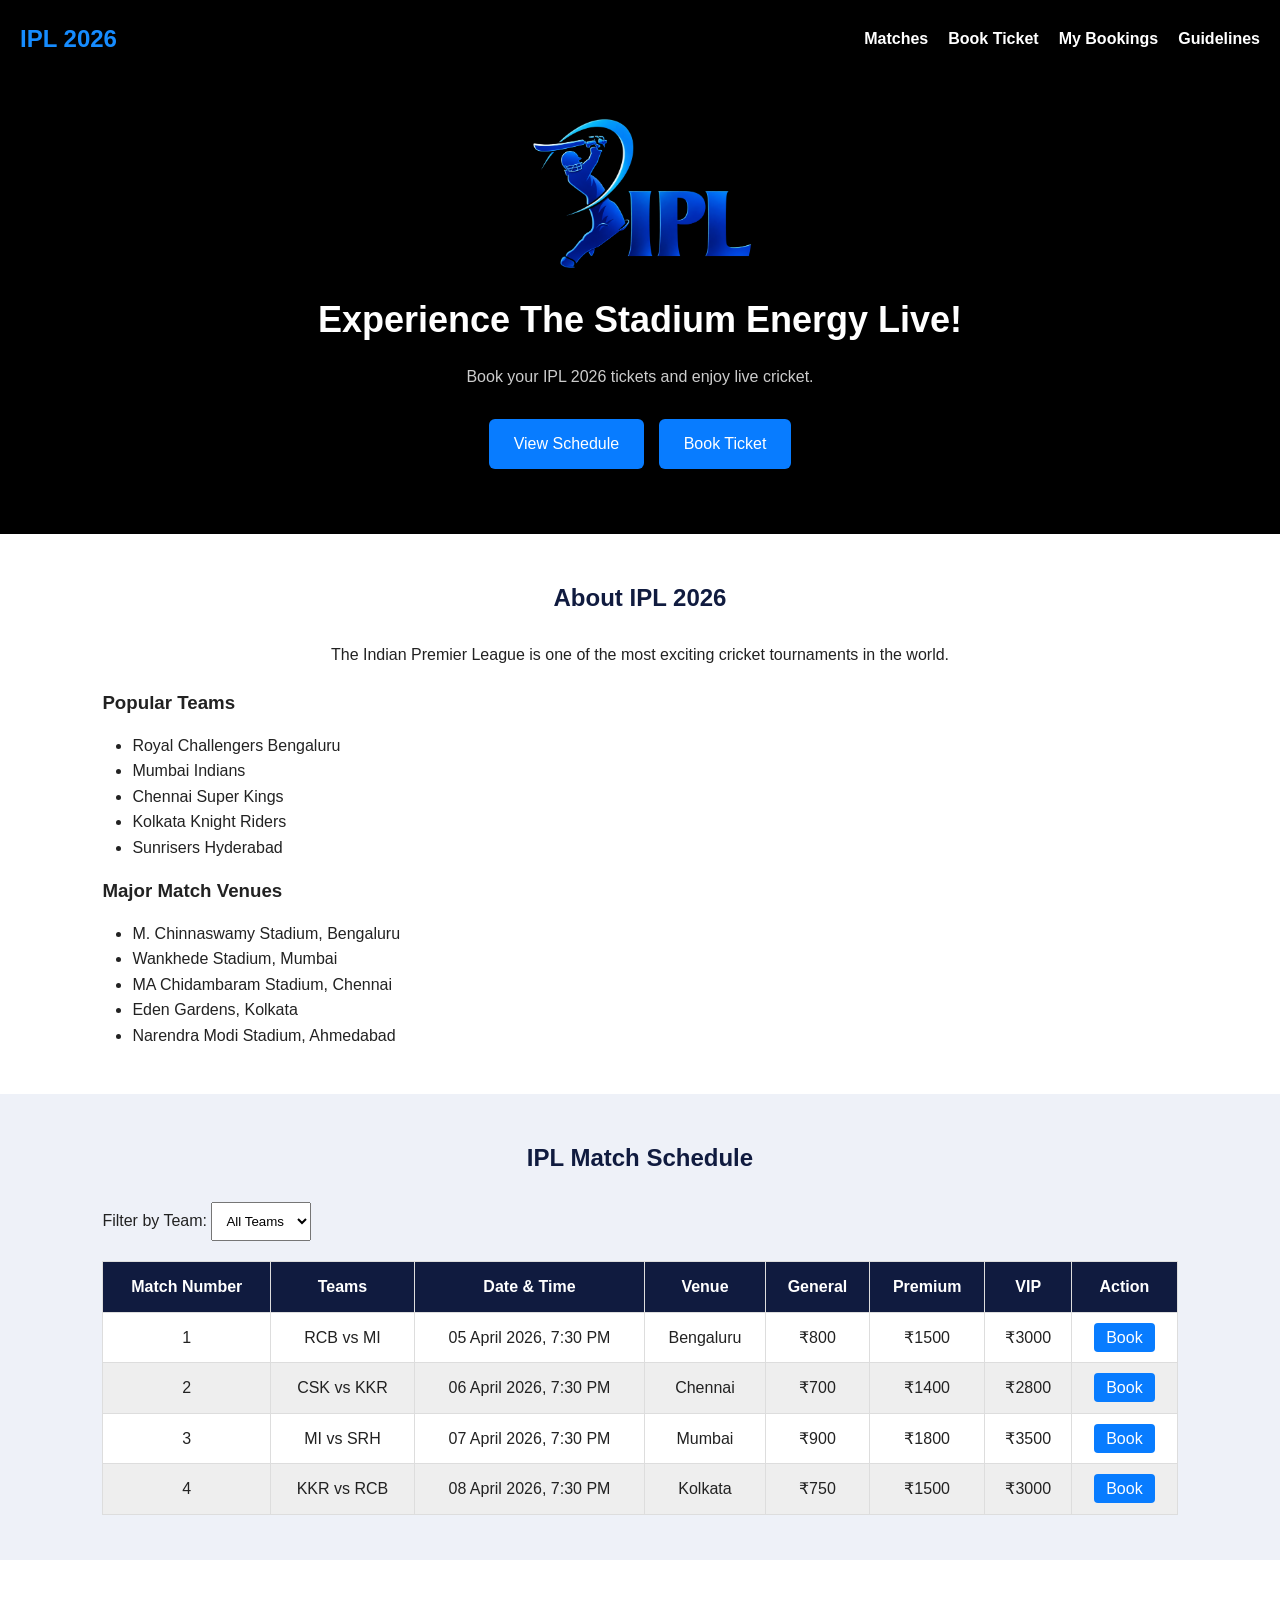
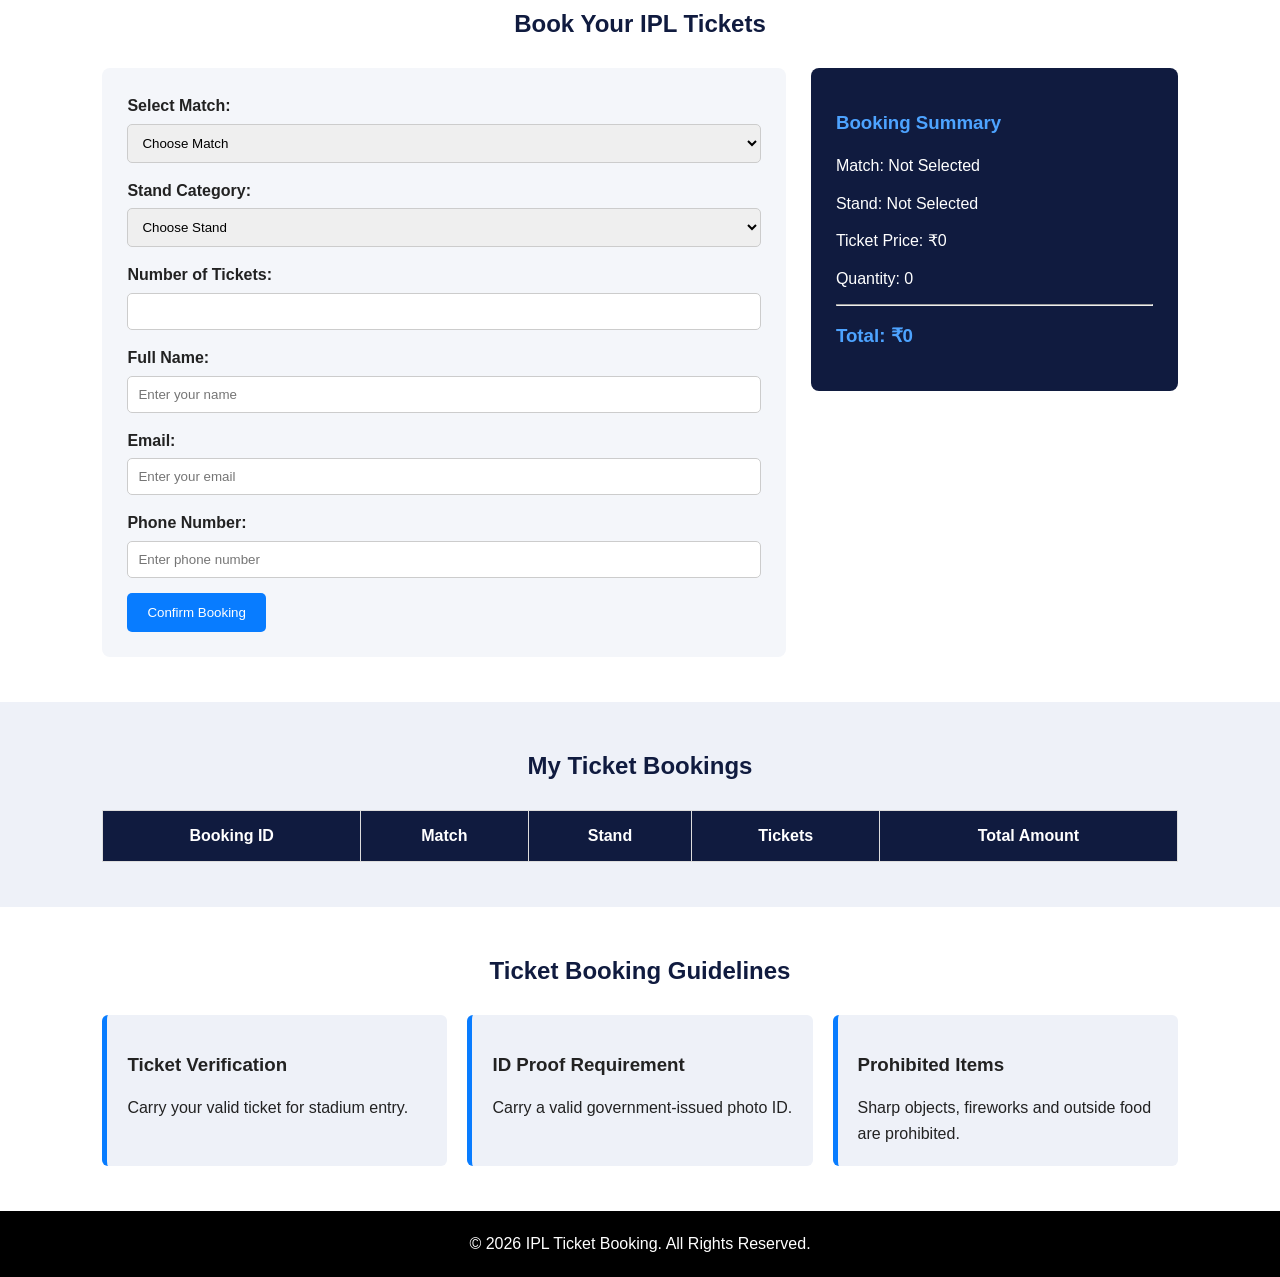
==== Activity-1-IPL-Ticket-Booking/index.html @ 8ed209a4 "Add Activity 1 - IPL Ticket Booking Website" ====
<!DOCTYPE html>
<html lang="en">

<head>
    <meta charset="UTF-8">
    <meta name="viewport" content="width=device-width, initial-scale=1.0">

    <title>IPL Ticket Booking</title>

    <link rel="stylesheet" href="style.css">
</head>

<body>

    <!-- Navigation Bar -->
    <header>
        <nav>
            <h2>IPL 2026</h2>

            <ul>
                <li><a href="#matches">Matches</a></li>
                <li><a href="#booking">Book Ticket</a></li>
                <li><a href="#mybookings">My Bookings</a></li>
                <li><a href="#guidelines">Guidelines</a></li>
            </ul>
        </nav>
    </header>

    <main>

        <!-- Hero Section -->
        <section id="home">

            <img src="Photo.png" alt="IPL Cricket Logo" class="hero-logo">

            <h1>Experience The Stadium Energy Live!</h1>

            <p>Book your IPL 2026 tickets and enjoy live cricket.</p>

            <a href="#matches" class="btn">View Schedule</a>
            <a href="#booking" class="btn">Book Ticket</a>

        </section>


        <!-- About IPL Section -->
        <section id="about">

            <h2>About IPL 2026</h2>

            <p>
                The Indian Premier League is one of the most exciting
                cricket tournaments in the world.
            </p>

            <h3>Popular Teams</h3>

            <ul>
                <li>Royal Challengers Bengaluru</li>
                <li>Mumbai Indians</li>
                <li>Chennai Super Kings</li>
                <li>Kolkata Knight Riders</li>
                <li>Sunrisers Hyderabad</li>
            </ul>

            <h3>Major Match Venues</h3>

            <ul>
                <li>M. Chinnaswamy Stadium, Bengaluru</li>
                <li>Wankhede Stadium, Mumbai</li>
                <li>MA Chidambaram Stadium, Chennai</li>
                <li>Eden Gardens, Kolkata</li>
                <li>Narendra Modi Stadium, Ahmedabad</li>
            </ul>

        </section>


        <!-- Match Schedule -->
        <section id="matches">

            <h2>IPL Match Schedule</h2>

            <!-- Team Filter -->
            <label for="teamFilter">Filter by Team:</label>

            <select id="teamFilter">
                <option value="All">All Teams</option>
                <option value="RCB">RCB</option>
                <option value="MI">MI</option>
                <option value="CSK">CSK</option>
                <option value="KKR">KKR</option>
                <option value="SRH">SRH</option>
            </select>

            <!-- Match Table -->
            <div class="table-container">

                <table>
                    <thead>
                        <tr>
                            <th>Match Number</th>
                            <th>Teams</th>
                            <th>Date & Time</th>
                            <th>Venue</th>
                            <th>General</th>
                            <th>Premium</th>
                            <th>VIP</th>
                            <th>Action</th>
                        </tr>
                    </thead>

                    <tbody id="matchTable">

                        <tr>
                            <td>1</td>
                            <td>RCB vs MI</td>
                            <td>05 April 2026, 7:30 PM</td>
                            <td>Bengaluru</td>
                            <td>₹800</td>
                            <td>₹1500</td>
                            <td>₹3000</td>
                            <td><a href="#booking">Book</a></td>
                        </tr>

                        <tr>
                            <td>2</td>
                            <td>CSK vs KKR</td>
                            <td>06 April 2026, 7:30 PM</td>
                            <td>Chennai</td>
                            <td>₹700</td>
                            <td>₹1400</td>
                            <td>₹2800</td>
                            <td><a href="#booking">Book</a></td>
                        </tr>

                        <tr>
                            <td>3</td>
                            <td>MI vs SRH</td>
                            <td>07 April 2026, 7:30 PM</td>
                            <td>Mumbai</td>
                            <td>₹900</td>
                            <td>₹1800</td>
                            <td>₹3500</td>
                            <td><a href="#booking">Book</a></td>
                        </tr>

                        <tr>
                            <td>4</td>
                            <td>KKR vs RCB</td>
                            <td>08 April 2026, 7:30 PM</td>
                            <td>Kolkata</td>
                            <td>₹750</td>
                            <td>₹1500</td>
                            <td>₹3000</td>
                            <td><a href="#booking">Book</a></td>
                        </tr>

                    </tbody>
                </table>

            </div>
        </section>


        <!-- Ticket Booking Section -->
        <section id="booking">

            <h2>Book Your IPL Tickets</h2>

            <div class="booking-container">

                <form id="bookingForm">

                    <label for="match">Select Match:</label>

                    <select id="match" required>
                        <option value="">Choose Match</option>
                        <option value="RCB vs MI">RCB vs MI</option>
                        <option value="CSK vs KKR">CSK vs KKR</option>
                        <option value="MI vs SRH">MI vs SRH</option>
                        <option value="KKR vs RCB">KKR vs RCB</option>
                    </select>

                    <label for="stand">Stand Category:</label>

                    <select id="stand" required>
                        <option value="">Choose Stand</option>
                        <option value="General">General</option>
                        <option value="Premium">Premium</option>
                        <option value="VIP">VIP</option>
                    </select>

                    <label for="quantity">Number of Tickets:</label>

                    <input type="number" id="quantity"
                           min="1" max="10" required>

                    <label for="name">Full Name:</label>

                    <input type="text" id="name"
                           placeholder="Enter your name" required>

                    <label for="email">Email:</label>

                    <input type="email" id="email"
                           placeholder="Enter your email" required>

                    <label for="phone">Phone Number:</label>

                    <input type="tel" id="phone"
                           placeholder="Enter phone number"
                           pattern="[0-9]{10}" required>

                    <button type="submit">Confirm Booking</button>

                </form>


                <!-- Booking Summary Card -->
                <aside class="summary-card">

                    <h3>Booking Summary</h3>

                    <p>Match: <span id="summaryMatch">Not Selected</span></p>

                    <p>Stand: <span id="summaryStand">Not Selected</span></p>

                    <p>Ticket Price: ₹<span id="summaryPrice">0</span></p>

                    <p>Quantity: <span id="summaryQuantity">0</span></p>

                    <hr>

                    <h3>Total: ₹<span id="summaryTotal">0</span></h3>

                </aside>

            </div>

        </section>


        <!-- My Bookings Section -->
        <section id="mybookings">

            <h2>My Ticket Bookings</h2>

            <div class="table-container">

                <table>
                    <thead>
                        <tr>
                            <th>Booking ID</th>
                            <th>Match</th>
                            <th>Stand</th>
                            <th>Tickets</th>
                            <th>Total Amount</th>
                        </tr>
                    </thead>

                    <tbody>
                        <!-- Future booking records -->
                    </tbody>

                </table>

            </div>

        </section>


        <!-- Guidelines Section -->
        <section id="guidelines">

            <h2>Ticket Booking Guidelines</h2>

            <div class="guidelines-container">

                <article class="guideline-card">
                    <h3>Ticket Verification</h3>
                    <p>Carry your valid ticket for stadium entry.</p>
                </article>

                <article class="guideline-card">
                    <h3>ID Proof Requirement</h3>
                    <p>Carry a valid government-issued photo ID.</p>
                </article>

                <article class="guideline-card">
                    <h3>Prohibited Items</h3>
                    <p>Sharp objects, fireworks and outside food are prohibited.</p>
                </article>

            </div>

        </section>

    </main>


    <!-- Footer -->
    <footer>
        <p>&copy; 2026 IPL Ticket Booking. All Rights Reserved.</p>
    </footer>

    <script src="script.js"></script>

</body>
</html>
---- Activity-1-IPL-Ticket-Booking/style.css ----
/* Basic Styling */
* {
    margin: 0;
    padding: 0;
    box-sizing: border-box;
}

html {
    scroll-behavior: smooth;
}

body {
    font-family: Arial, sans-serif;
    background-color: #f4f4f4;
    color: #222;
    line-height: 1.6;
}

/* Navigation */
header {
    background-color: black;
    color: white;
    padding: 20px;
}

nav {
    display: flex;
    justify-content: space-between;
    align-items: center;
    flex-wrap: wrap;
}

nav h2 {
    color: #168cff;
}

nav ul {
    display: flex;
    list-style: none;
    gap: 20px;
}

nav a {
    color: white;
    text-decoration: none;
    font-weight: bold;
}

nav a:hover {
    color: #168cff;
}

/* Hero Section */
#home {
    background-color: black;
    color: white;
    text-align: center;
    padding: 40px 20px 60px;
}

.hero-logo {
    width: 280px;
    max-width: 90%;
    height: auto;
    display: block;
    margin: 0 auto 15px;
}

#home h1 {
    font-size: 36px;
    margin-bottom: 15px;
}

#home p {
    margin-bottom: 25px;
    color: #ccc;
}

.btn {
    display: inline-block;
    background-color: #087cff;
    color: white;
    text-decoration: none;
    padding: 12px 25px;
    margin: 5px;
    border-radius: 6px;
}

.btn:hover {
    background-color: #0053ad;
}

/* Common Sections */
section {
    padding: 45px 8%;
}

section h2 {
    text-align: center;
    color: #101b3f;
    margin-bottom: 25px;
}

section h3 {
    margin: 15px 0;
}

/* About Section */
#about {
    background-color: white;
}

#about p {
    text-align: center;
    margin-bottom: 20px;
}

#about ul {
    margin-left: 30px;
}

/* Match Schedule */
#matches {
    background-color: #eef1f8;
}

#teamFilter {
    padding: 10px;
    margin-bottom: 20px;
}

.table-container {
    width: 100%;
    overflow-x: auto;
}

table {
    width: 100%;
    min-width: 700px;
    border-collapse: collapse;
    background-color: white;
}

th, td {
    border: 1px solid #ddd;
    padding: 12px;
    text-align: center;
}

th {
    background-color: #101b3f;
    color: white;
}

tr:nth-child(even) {
    background-color: #eee;
}

td a {
    background-color: #087cff;
    color: white;
    padding: 6px 12px;
    text-decoration: none;
    border-radius: 4px;
}

/* Booking Section */
#booking {
    background-color: white;
}

.booking-container {
    display: flex;
    gap: 25px;
    flex-wrap: wrap;
    align-items: flex-start;
}

form {
    flex: 2;
    min-width: 250px;
    background-color: #f4f6fa;
    padding: 25px;
    border-radius: 8px;
}

form label {
    display: block;
    margin-bottom: 5px;
    font-weight: bold;
}

form input,
form select {
    width: 100%;
    padding: 10px;
    margin-bottom: 15px;
    border: 1px solid #ccc;
    border-radius: 5px;
}

form button {
    background-color: #087cff;
    color: white;
    padding: 12px 20px;
    border: none;
    border-radius: 5px;
    cursor: pointer;
}

/* Summary Card */
.summary-card {
    flex: 1;
    min-width: 220px;
    background-color: #101b3f;
    color: white;
    padding: 25px;
    border-radius: 8px;
}

.summary-card h3 {
    color: #4da3ff;
    margin-bottom: 15px;
}

.summary-card p {
    margin-bottom: 12px;
}

/* My Bookings */
#mybookings {
    background-color: #eef1f8;
}

/* Guidelines */
#guidelines {
    background-color: white;
}

.guidelines-container {
    display: flex;
    gap: 20px;
    flex-wrap: wrap;
}

.guideline-card {
    flex: 1;
    min-width: 200px;
    padding: 20px;
    background-color: #eef1f8;
    border-left: 5px solid #087cff;
    border-radius: 6px;
}

/* Footer */
footer {
    background-color: black;
    color: white;
    text-align: center;
    padding: 20px;
}

/* Responsive Design */
@media (max-width: 768px) {

    nav {
        flex-direction: column;
        gap: 15px;
    }

    nav ul {
        flex-wrap: wrap;
        justify-content: center;
        gap: 12px;
    }

    #home h1 {
        font-size: 26px;
    }

    .booking-container {
        flex-direction: column;
    }

    form,
    .summary-card {
        width: 100%;
    }

    .guidelines-container {
        flex-direction: column;
    }

    section {
        padding: 30px 5%;
    }
}
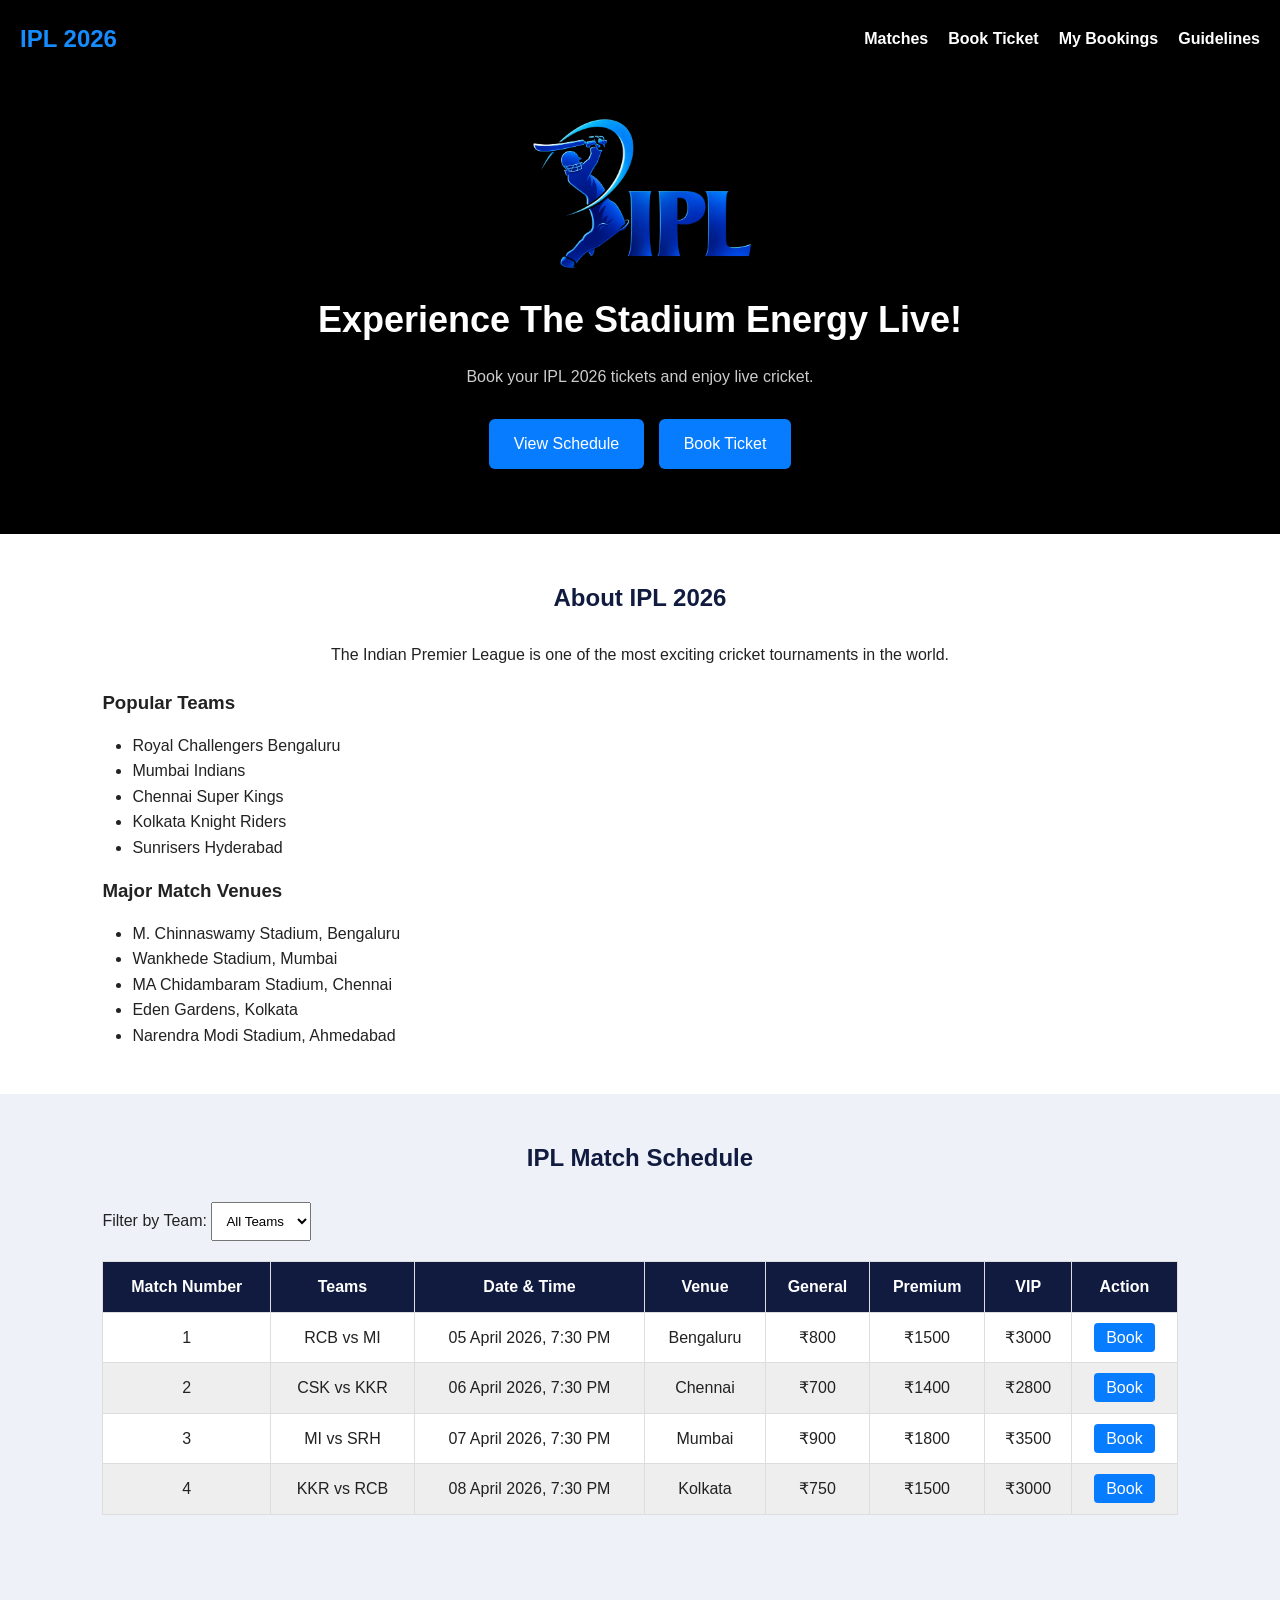
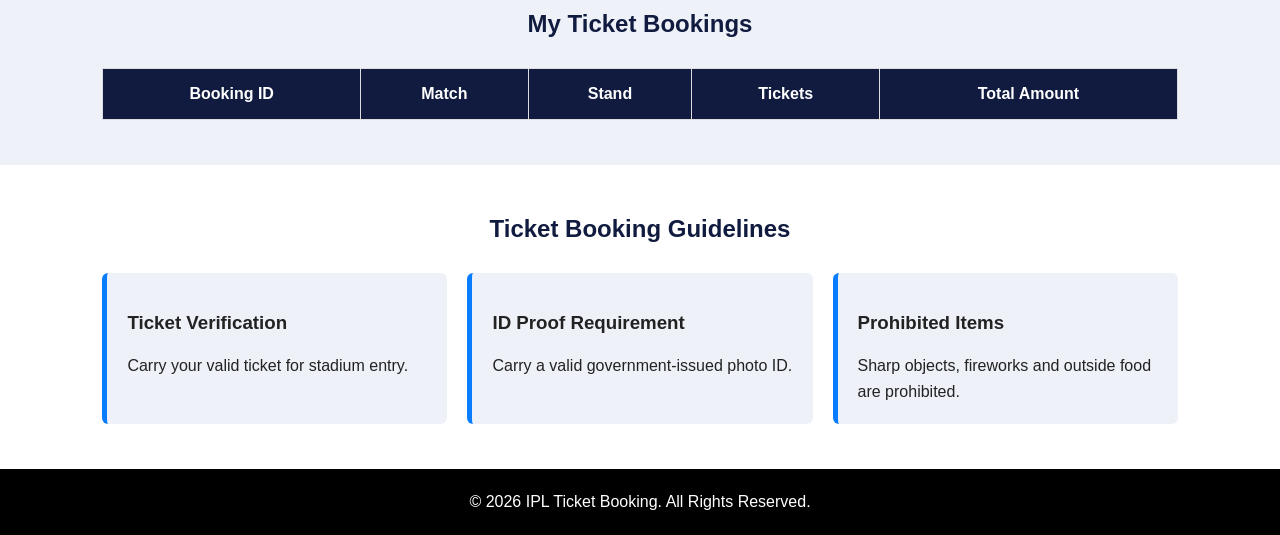
==== commit d6e3d7b6: "Complete IPL booking navigation and live summary" ====
--- a/Activity-1-IPL-Ticket-Booking/index.html
+++ b/Activity-1-IPL-Ticket-Booking/index.html
@@ -5,9 +5,7 @@
 <head>
     <meta charset="UTF-8">
     <meta name="viewport" content="width=device-width, initial-scale=1.0">
-
     <title>IPL Ticket Booking</title>
-
     <link rel="stylesheet" href="style.css">
 </head>
 
@@ -20,7 +18,7 @@
 
             <ul>
                 <li><a href="#matches">Matches</a></li>
-                <li><a href="#booking">Book Ticket</a></li>
+                <li><a href="booking.html" class="booking-link">Book Ticket</a></li>
                 <li><a href="#mybookings">My Bookings</a></li>
                 <li><a href="#guidelines">Guidelines</a></li>
             </ul>
@@ -39,10 +37,12 @@
             <p>Book your IPL 2026 tickets and enjoy live cricket.</p>
 
             <a href="#matches" class="btn">View Schedule</a>
-            <a href="#booking" class="btn">Book Ticket</a>
-
-        </section>
-
+
+            <a href="booking.html" class="btn booking-link">
+                Book Ticket
+            </a>
+
+        </section>
 
         <!-- About IPL Section -->
         <section id="about">
@@ -76,13 +76,11 @@
 
         </section>
 
-
         <!-- Match Schedule -->
         <section id="matches">
 
             <h2>IPL Match Schedule</h2>
 
-            <!-- Team Filter -->
             <label for="teamFilter">Filter by Team:</label>
 
             <select id="teamFilter">
@@ -94,7 +92,6 @@
                 <option value="SRH">SRH</option>
             </select>
 
-            <!-- Match Table -->
             <div class="table-container">
 
                 <table>
@@ -121,7 +118,7 @@
                             <td>₹800</td>
                             <td>₹1500</td>
                             <td>₹3000</td>
-                            <td><a href="#booking">Book</a></td>
+                            <td><a href="booking.html" class="booking-link">Book</a></td>
                         </tr>
 
                         <tr>
@@ -132,7 +129,7 @@
                             <td>₹700</td>
                             <td>₹1400</td>
                             <td>₹2800</td>
-                            <td><a href="#booking">Book</a></td>
+                            <td><a href="booking.html" class="booking-link">Book</a></td>
                         </tr>
 
                         <tr>
@@ -143,7 +140,7 @@
                             <td>₹900</td>
                             <td>₹1800</td>
                             <td>₹3500</td>
-                            <td><a href="#booking">Book</a></td>
+                            <td><a href="booking.html" class="booking-link">Book</a></td>
                         </tr>
 
                         <tr>
@@ -154,93 +151,15 @@
                             <td>₹750</td>
                             <td>₹1500</td>
                             <td>₹3000</td>
-                            <td><a href="#booking">Book</a></td>
+                            <td><a href="booking.html" class="booking-link">Book</a></td>
                         </tr>
 
                     </tbody>
                 </table>
 
             </div>
-        </section>
-
-
-        <!-- Ticket Booking Section -->
-        <section id="booking">
-
-            <h2>Book Your IPL Tickets</h2>
-
-            <div class="booking-container">
-
-                <form id="bookingForm">
-
-                    <label for="match">Select Match:</label>
-
-                    <select id="match" required>
-                        <option value="">Choose Match</option>
-                        <option value="RCB vs MI">RCB vs MI</option>
-                        <option value="CSK vs KKR">CSK vs KKR</option>
-                        <option value="MI vs SRH">MI vs SRH</option>
-                        <option value="KKR vs RCB">KKR vs RCB</option>
-                    </select>
-
-                    <label for="stand">Stand Category:</label>
-
-                    <select id="stand" required>
-                        <option value="">Choose Stand</option>
-                        <option value="General">General</option>
-                        <option value="Premium">Premium</option>
-                        <option value="VIP">VIP</option>
-                    </select>
-
-                    <label for="quantity">Number of Tickets:</label>
-
-                    <input type="number" id="quantity"
-                           min="1" max="10" required>
-
-                    <label for="name">Full Name:</label>
-
-                    <input type="text" id="name"
-                           placeholder="Enter your name" required>
-
-                    <label for="email">Email:</label>
-
-                    <input type="email" id="email"
-                           placeholder="Enter your email" required>
-
-                    <label for="phone">Phone Number:</label>
-
-                    <input type="tel" id="phone"
-                           placeholder="Enter phone number"
-                           pattern="[0-9]{10}" required>
-
-                    <button type="submit">Confirm Booking</button>
-
-                </form>
-
-
-                <!-- Booking Summary Card -->
-                <aside class="summary-card">
-
-                    <h3>Booking Summary</h3>
-
-                    <p>Match: <span id="summaryMatch">Not Selected</span></p>
-
-                    <p>Stand: <span id="summaryStand">Not Selected</span></p>
-
-                    <p>Ticket Price: ₹<span id="summaryPrice">0</span></p>
-
-                    <p>Quantity: <span id="summaryQuantity">0</span></p>
-
-                    <hr>
-
-                    <h3>Total: ₹<span id="summaryTotal">0</span></h3>
-
-                </aside>
-
-            </div>
-
-        </section>
-
+
+        </section>
 
         <!-- My Bookings Section -->
         <section id="mybookings">
@@ -263,13 +182,11 @@
                     <tbody>
                         <!-- Future booking records -->
                     </tbody>
-
                 </table>
 
             </div>
 
         </section>
-
 
         <!-- Guidelines Section -->
         <section id="guidelines">
@@ -299,13 +216,13 @@
 
     </main>
 
-
     <!-- Footer -->
     <footer>
         <p>&copy; 2026 IPL Ticket Booking. All Rights Reserved.</p>
     </footer>
 
     <script src="script.js"></script>
+    <script src="app.js"></script>
 
 </body>
 </html>
--- a/Activity-1-IPL-Ticket-Booking/style.css
+++ b/Activity-1-IPL-Ticket-Booking/style.css
@@ -1,5 +1,8 @@
 
-/* Basic Styling */
+/* ========================================
+   BASIC STYLING
+======================================== */
+
 * {
     margin: 0;
     padding: 0;
@@ -17,7 +20,11 @@
     line-height: 1.6;
 }
 
-/* Navigation */
+
+/* ========================================
+   NAVIGATION
+======================================== */
+
 header {
     background-color: black;
     color: white;
@@ -51,7 +58,11 @@
     color: #168cff;
 }
 
-/* Hero Section */
+
+/* ========================================
+   HERO SECTION
+======================================== */
+
 #home {
     background-color: black;
     color: white;
@@ -91,7 +102,11 @@
     background-color: #0053ad;
 }
 
-/* Common Sections */
+
+/* ========================================
+   COMMON SECTIONS
+======================================== */
+
 section {
     padding: 45px 8%;
 }
@@ -106,7 +121,11 @@
     margin: 15px 0;
 }
 
-/* About Section */
+
+/* ========================================
+   ABOUT SECTION
+======================================== */
+
 #about {
     background-color: white;
 }
@@ -120,7 +139,11 @@
     margin-left: 30px;
 }
 
-/* Match Schedule */
+
+/* ========================================
+   MATCH SCHEDULE
+======================================== */
+
 #matches {
     background-color: #eef1f8;
 }
@@ -142,7 +165,8 @@
     background-color: white;
 }
 
-th, td {
+th,
+td {
     border: 1px solid #ddd;
     padding: 12px;
     text-align: center;
@@ -165,9 +189,20 @@
     border-radius: 4px;
 }
 
-/* Booking Section */
-#booking {
+
+/* ========================================
+   BOOKING PAGE
+======================================== */
+
+#bookingPage {
     background-color: white;
+    min-height: 75vh;
+}
+
+#bookingPage h1 {
+    text-align: center;
+    color: #101b3f;
+    margin-bottom: 30px;
 }
 
 .booking-container {
@@ -175,11 +210,18 @@
     gap: 25px;
     flex-wrap: wrap;
     align-items: flex-start;
-}
+    max-width: 1100px;
+    margin: auto;
+}
+
+
+/* ========================================
+   BOOKING FORM
+======================================== */
 
 form {
     flex: 2;
-    min-width: 250px;
+    min-width: 280px;
     background-color: #f4f6fa;
     padding: 25px;
     border-radius: 8px;
@@ -191,13 +233,20 @@
     font-weight: bold;
 }
 
-form input,
+form input:not([type="radio"]),
 form select {
     width: 100%;
     padding: 10px;
     margin-bottom: 15px;
     border: 1px solid #ccc;
     border-radius: 5px;
+    font-size: 15px;
+}
+
+form input:focus,
+form select:focus {
+    outline: none;
+    border-color: #087cff;
 }
 
 form button {
@@ -207,33 +256,98 @@
     border: none;
     border-radius: 5px;
     cursor: pointer;
-}
-
-/* Summary Card */
+    margin: 5px 5px 5px 0;
+}
+
+form button:hover {
+    background-color: #0053ad;
+}
+
+.reset-btn {
+    background-color: #555;
+}
+
+.reset-btn:hover {
+    background-color: #333;
+}
+
+
+/* ========================================
+   FOOD PREFERENCE
+======================================== */
+
+.food-heading {
+    font-weight: bold;
+    margin-bottom: 8px;
+}
+
+.radio-group {
+    display: flex;
+    gap: 20px;
+    flex-wrap: wrap;
+    margin-bottom: 20px;
+}
+
+.radio-group label {
+    display: flex;
+    align-items: center;
+    gap: 6px;
+    font-weight: normal;
+}
+
+.radio-group input[type="radio"] {
+    width: auto;
+    margin: 0;
+}
+
+
+/* ========================================
+   BOOKING SUMMARY CARD
+======================================== */
+
 .summary-card {
     flex: 1;
-    min-width: 220px;
+    min-width: 230px;
     background-color: #101b3f;
     color: white;
     padding: 25px;
     border-radius: 8px;
 }
 
+.summary-card h2 {
+    color: #4da3ff;
+    margin-bottom: 20px;
+}
+
 .summary-card h3 {
     color: #4da3ff;
+    margin-top: 15px;
+}
+
+.summary-card p {
     margin-bottom: 15px;
-}
-
-.summary-card p {
-    margin-bottom: 12px;
-}
-
-/* My Bookings */
+    overflow-wrap: anywhere;
+}
+
+.summary-card hr {
+    border: 1px solid #526080;
+    margin: 15px 0;
+}
+
+
+/* ========================================
+   MY BOOKINGS
+======================================== */
+
 #mybookings {
     background-color: #eef1f8;
 }
 
-/* Guidelines */
+
+/* ========================================
+   GUIDELINES
+======================================== */
+
 #guidelines {
     background-color: white;
 }
@@ -253,7 +367,11 @@
     border-radius: 6px;
 }
 
-/* Footer */
+
+/* ========================================
+   FOOTER
+======================================== */
+
 footer {
     background-color: black;
     color: white;
@@ -261,7 +379,43 @@
     padding: 20px;
 }
 
-/* Responsive Design */
+
+/* ========================================
+   TOAST NOTIFICATION
+======================================== */
+
+.toast {
+    position: fixed;
+    bottom: 20px;
+    right: 20px;
+    background-color: #1e3a8a;
+    color: white;
+    padding: 15px 25px;
+    border-radius: 5px;
+    z-index: 1000;
+    box-shadow: 0 4px 10px rgba(0, 0, 0, 0.2);
+    animation: toastAnimation 0.3s ease;
+}
+
+@keyframes toastAnimation {
+
+    from {
+        opacity: 0;
+        transform: translateY(15px);
+    }
+
+    to {
+        opacity: 1;
+        transform: translateY(0);
+    }
+
+}
+
+
+/* ========================================
+   RESPONSIVE DESIGN
+======================================== */
+
 @media (max-width: 768px) {
 
     nav {
@@ -295,4 +449,11 @@
     section {
         padding: 30px 5%;
     }
-}
+
+    .toast {
+        left: 15px;
+        right: 15px;
+        text-align: center;
+    }
+
+}
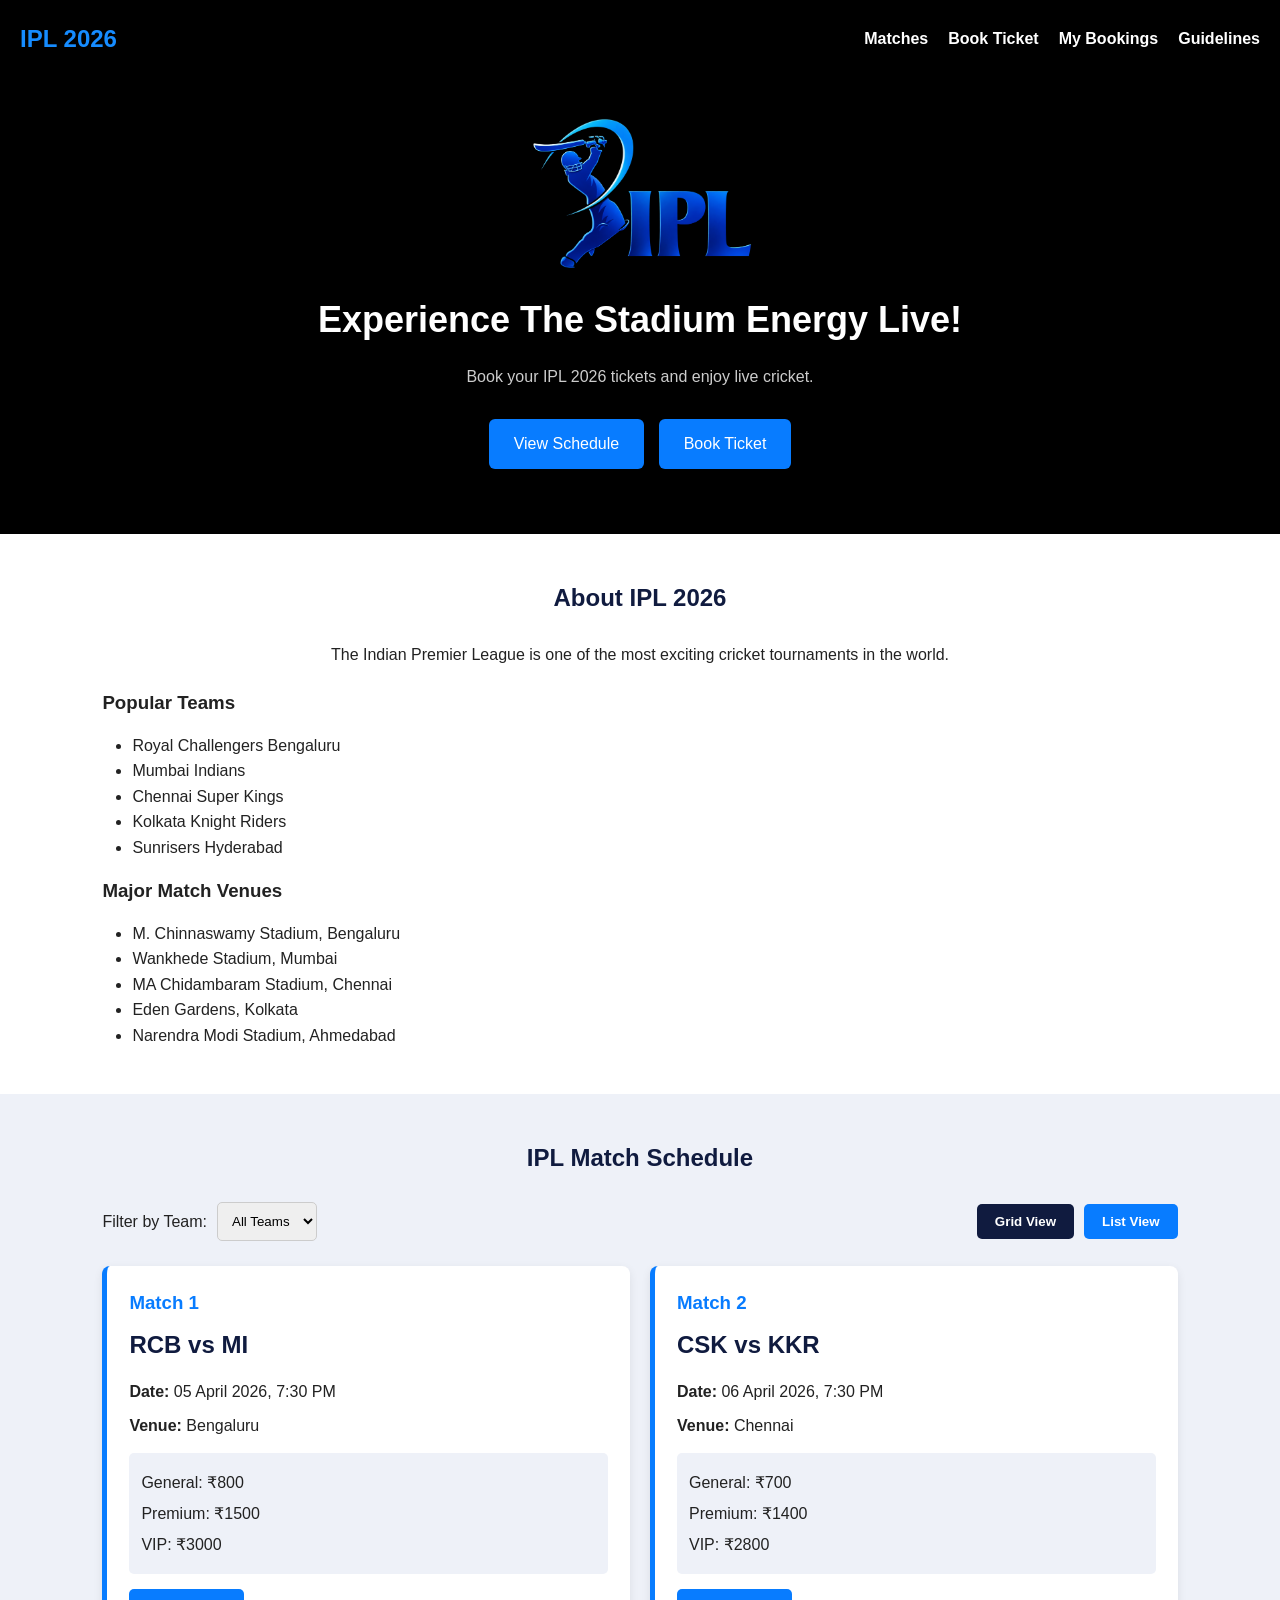
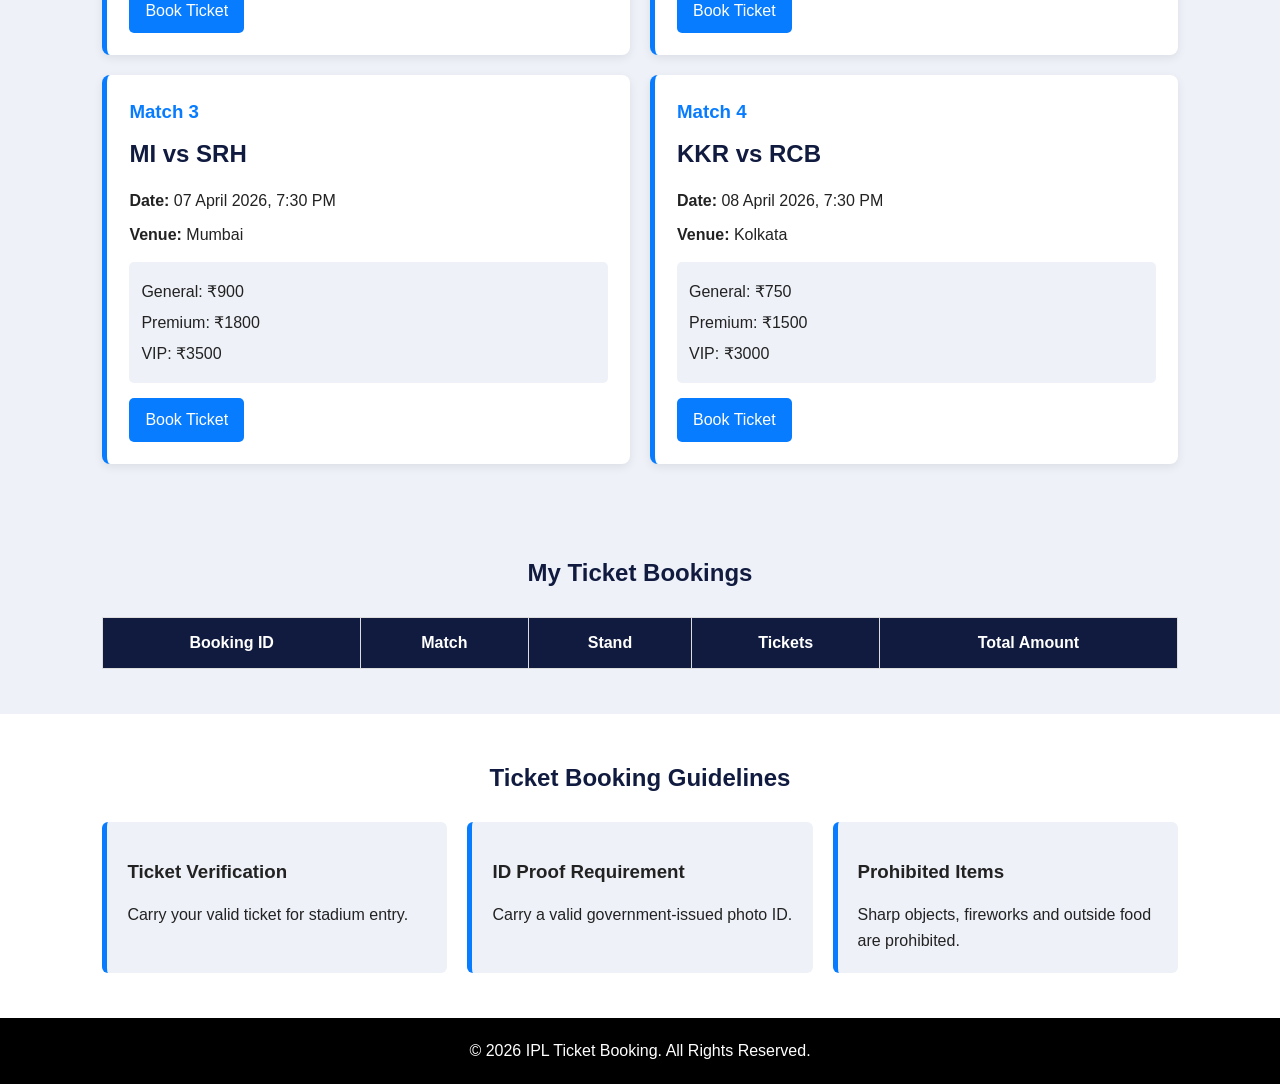
==== commit aae0e8fd: "Complete Activity 8 responsive layout" ====
--- a/Activity-1-IPL-Ticket-Booking/index.html
+++ b/Activity-1-IPL-Ticket-Booking/index.html
@@ -16,7 +16,12 @@
         <nav>
             <h2>IPL 2026</h2>
 
-            <ul>
+            <button class="menu-toggle" id="menuToggle"
+                aria-label="Toggle navigation" aria-expanded="false">
+                ☰
+            </button>
+
+            <ul id="navLinks">
                 <li><a href="#matches">Matches</a></li>
                 <li><a href="booking.html" class="booking-link">Book Ticket</a></li>
                 <li><a href="#mybookings">My Bookings</a></li>
@@ -81,83 +86,119 @@
 
             <h2>IPL Match Schedule</h2>
 
-            <label for="teamFilter">Filter by Team:</label>
-
-            <select id="teamFilter">
-                <option value="All">All Teams</option>
-                <option value="RCB">RCB</option>
-                <option value="MI">MI</option>
-                <option value="CSK">CSK</option>
-                <option value="KKR">KKR</option>
-                <option value="SRH">SRH</option>
-            </select>
-
-            <div class="table-container">
-
-                <table>
-                    <thead>
-                        <tr>
-                            <th>Match Number</th>
-                            <th>Teams</th>
-                            <th>Date & Time</th>
-                            <th>Venue</th>
-                            <th>General</th>
-                            <th>Premium</th>
-                            <th>VIP</th>
-                            <th>Action</th>
-                        </tr>
-                    </thead>
-
-                    <tbody id="matchTable">
-
-                        <tr>
-                            <td>1</td>
-                            <td>RCB vs MI</td>
-                            <td>05 April 2026, 7:30 PM</td>
-                            <td>Bengaluru</td>
-                            <td>₹800</td>
-                            <td>₹1500</td>
-                            <td>₹3000</td>
-                            <td><a href="booking.html" class="booking-link">Book</a></td>
-                        </tr>
-
-                        <tr>
-                            <td>2</td>
-                            <td>CSK vs KKR</td>
-                            <td>06 April 2026, 7:30 PM</td>
-                            <td>Chennai</td>
-                            <td>₹700</td>
-                            <td>₹1400</td>
-                            <td>₹2800</td>
-                            <td><a href="booking.html" class="booking-link">Book</a></td>
-                        </tr>
-
-                        <tr>
-                            <td>3</td>
-                            <td>MI vs SRH</td>
-                            <td>07 April 2026, 7:30 PM</td>
-                            <td>Mumbai</td>
-                            <td>₹900</td>
-                            <td>₹1800</td>
-                            <td>₹3500</td>
-                            <td><a href="booking.html" class="booking-link">Book</a></td>
-                        </tr>
-
-                        <tr>
-                            <td>4</td>
-                            <td>KKR vs RCB</td>
-                            <td>08 April 2026, 7:30 PM</td>
-                            <td>Kolkata</td>
-                            <td>₹750</td>
-                            <td>₹1500</td>
-                            <td>₹3000</td>
-                            <td><a href="booking.html" class="booking-link">Book</a></td>
-                        </tr>
-
-                    </tbody>
-                </table>
-
-            </div>
+            <div class="match-controls">
+
+                <div class="filter-control">
+                    <label for="teamFilter">Filter by Team:</label>
+
+                    <select id="teamFilter">
+                        <option value="All">All Teams</option>
+                        <option value="RCB">RCB</option>
+                        <option value="MI">MI</option>
+                        <option value="CSK">CSK</option>
+                        <option value="KKR">KKR</option>
+                        <option value="SRH">SRH</option>
+                    </select>
+                </div>
+
+                <div class="view-buttons">
+                    <button type="button" id="gridView" class="active-view">
+                        Grid View
+                    </button>
+
+                    <button type="button" id="listView">
+                        List View
+                    </button>
+                </div>
+
+            </div>
+
+            <!-- CSS Grid Match Cards -->
+            <div class="match-grid" id="matchGrid">
+
+                <article class="match-card" data-teams="RCB MI">
+
+                    <h3>Match 1</h3>
+                    <h2>RCB vs MI</h2>
+
+                    <p><strong>Date:</strong> 05 April 2026, 7:30 PM</p>
+                    <p><strong>Venue:</strong> Bengaluru</p>
+
+                    <div class="ticket-prices">
+                        <p>General: ₹800</p>
+                        <p>Premium: ₹1500</p>
+                        <p>VIP: ₹3000</p>
+                    </div>
+
+                    <a href="booking.html" class="booking-link card-book-btn">
+                        Book Ticket
+                    </a>
+
+                </article>
+
+                <article class="match-card" data-teams="CSK KKR">
+
+                    <h3>Match 2</h3>
+                    <h2>CSK vs KKR</h2>
+
+                    <p><strong>Date:</strong> 06 April 2026, 7:30 PM</p>
+                    <p><strong>Venue:</strong> Chennai</p>
+
+                    <div class="ticket-prices">
+                        <p>General: ₹700</p>
+                        <p>Premium: ₹1400</p>
+                        <p>VIP: ₹2800</p>
+                    </div>
+
+                    <a href="booking.html" class="booking-link card-book-btn">
+                        Book Ticket
+                    </a>
+
+                </article>
+
+                <article class="match-card" data-teams="MI SRH">
+
+                    <h3>Match 3</h3>
+                    <h2>MI vs SRH</h2>
+
+                    <p><strong>Date:</strong> 07 April 2026, 7:30 PM</p>
+                    <p><strong>Venue:</strong> Mumbai</p>
+
+                    <div class="ticket-prices">
+                        <p>General: ₹900</p>
+                        <p>Premium: ₹1800</p>
+                        <p>VIP: ₹3500</p>
+                    </div>
+
+                    <a href="booking.html" class="booking-link card-book-btn">
+                        Book Ticket
+                    </a>
+
+                </article>
+
+                <article class="match-card" data-teams="KKR RCB">
+
+                    <h3>Match 4</h3>
+                    <h2>KKR vs RCB</h2>
+
+                    <p><strong>Date:</strong> 08 April 2026, 7:30 PM</p>
+                    <p><strong>Venue:</strong> Kolkata</p>
+
+                    <div class="ticket-prices">
+                        <p>General: ₹750</p>
+                        <p>Premium: ₹1500</p>
+                        <p>VIP: ₹3000</p>
+                    </div>
+
+                    <a href="booking.html" class="booking-link card-book-btn">
+                        Book Ticket
+                    </a>
+
+                </article>
+
+            </div>
+
+            <p id="noMatches" hidden>No matches found for this team.</p>
 
         </section>
 
--- a/Activity-1-IPL-Ticket-Booking/style.css
+++ b/Activity-1-IPL-Ticket-Booking/style.css
@@ -22,7 +22,7 @@
 
 
 /* ========================================
-   NAVIGATION
+   NAVIGATION - FLEXBOX
 ======================================== */
 
 header {
@@ -46,6 +46,7 @@
     display: flex;
     list-style: none;
     gap: 20px;
+    align-items: center;
 }
 
 nav a {
@@ -56,6 +57,17 @@
 
 nav a:hover {
     color: #168cff;
+}
+
+.menu-toggle {
+    display: none;
+    background-color: #087cff;
+    color: white;
+    border: none;
+    padding: 8px 12px;
+    border-radius: 5px;
+    font-size: 22px;
+    cursor: pointer;
 }
 
 
@@ -148,9 +160,150 @@
     background-color: #eef1f8;
 }
 
+.match-controls {
+    display: flex;
+    justify-content: space-between;
+    align-items: center;
+    flex-wrap: wrap;
+    gap: 15px;
+    margin-bottom: 25px;
+}
+
+.filter-control {
+    display: flex;
+    align-items: center;
+    gap: 10px;
+    flex-wrap: wrap;
+}
+
 #teamFilter {
     padding: 10px;
-    margin-bottom: 20px;
+    border: 1px solid #ccc;
+    border-radius: 5px;
+}
+
+.view-buttons {
+    display: flex;
+    gap: 10px;
+}
+
+.view-buttons button {
+    background-color: #087cff;
+    color: white;
+    border: none;
+    padding: 10px 18px;
+    border-radius: 5px;
+    cursor: pointer;
+    font-weight: bold;
+}
+
+.view-buttons button:hover,
+.view-buttons button.active-view {
+    background-color: #101b3f;
+}
+
+
+/* ========================================
+   MATCH CARDS - CSS GRID
+======================================== */
+
+.match-grid {
+    display: grid;
+    grid-template-columns: repeat(2, minmax(0, 1fr));
+    gap: 20px;
+}
+
+.match-card {
+    background-color: white;
+    padding: 22px;
+    border-radius: 8px;
+    border-left: 5px solid #087cff;
+    box-shadow: 0 3px 10px rgba(0, 0, 0, 0.08);
+}
+
+.match-card h3 {
+    color: #087cff;
+    margin: 0 0 8px;
+}
+
+.match-card h2 {
+    color: #101b3f;
+    text-align: left;
+    margin-bottom: 15px;
+}
+
+.match-card p {
+    margin-bottom: 8px;
+}
+
+.ticket-prices {
+    margin-top: 15px;
+    padding: 12px;
+    background-color: #eef1f8;
+    border-radius: 5px;
+}
+
+.ticket-prices p {
+    margin: 5px 0;
+}
+
+.card-book-btn {
+    display: inline-block;
+    background-color: #087cff;
+    color: white;
+    text-decoration: none;
+    padding: 9px 16px;
+    border-radius: 5px;
+    margin-top: 15px;
+}
+
+.card-book-btn:hover {
+    background-color: #0053ad;
+}
+
+/* List View */
+
+.match-grid.list-view {
+    grid-template-columns: 1fr;
+}
+
+.match-grid.list-view .match-card {
+    display: grid;
+    grid-template-columns: 1fr 1fr 1fr;
+    align-items: center;
+    gap: 10px 20px;
+}
+
+.match-grid.list-view .match-card h3,
+.match-grid.list-view .match-card h2 {
+    margin: 0;
+}
+
+.match-grid.list-view .ticket-prices {
+    grid-column: 1 / 3;
+    display: flex;
+    flex-wrap: wrap;
+    gap: 15px;
+}
+
+.match-grid.list-view .card-book-btn {
+    justify-self: end;
+    margin: 0;
+}
+
+#noMatches {
+    text-align: center;
+    padding: 20px;
+    font-weight: bold;
+}
+
+
+/* ========================================
+   MY BOOKINGS TABLE
+======================================== */
+
+#mybookings {
+    background-color: #eef1f8;
 }
 
 .table-container {
@@ -179,14 +332,6 @@
 
 tr:nth-child(even) {
     background-color: #eee;
-}
-
-td a {
-    background-color: #087cff;
-    color: white;
-    padding: 6px 12px;
-    text-decoration: none;
-    border-radius: 4px;
 }
 
 
@@ -336,16 +481,7 @@
 
 
 /* ========================================
-   MY BOOKINGS
-======================================== */
-
-#mybookings {
-    background-color: #eef1f8;
-}
-
-
-/* ========================================
-   GUIDELINES
+   GUIDELINES - CSS GRID
 ======================================== */
 
 #guidelines {
@@ -353,14 +489,12 @@
 }
 
 .guidelines-container {
-    display: flex;
+    display: grid;
+    grid-template-columns: repeat(3, minmax(0, 1fr));
     gap: 20px;
-    flex-wrap: wrap;
 }
 
 .guideline-card {
-    flex: 1;
-    min-width: 200px;
     padding: 20px;
     background-color: #eef1f8;
     border-left: 5px solid #087cff;
@@ -398,7 +532,6 @@
 }
 
 @keyframes toastAnimation {
-
     from {
         opacity: 0;
         transform: translateY(15px);
@@ -408,29 +541,98 @@
         opacity: 1;
         transform: translateY(0);
     }
-
-}
-
-
-/* ========================================
-   RESPONSIVE DESIGN
-======================================== */
-
-@media (max-width: 768px) {
+}
+
+
+/* ========================================
+   TABLET RESPONSIVE DESIGN
+======================================== */
+
+@media (max-width: 900px) {
+
+    .match-grid {
+        grid-template-columns: 1fr 1fr;
+    }
+
+    section {
+        padding: 35px 5%;
+    }
+
+}
+
+
+/* ========================================
+   MOBILE RESPONSIVE DESIGN
+======================================== */
+
+@media (max-width: 600px) {
+
+    header {
+        padding: 15px 20px;
+    }
 
     nav {
+        flex-direction: row;
+        justify-content: space-between;
+        gap: 10px;
+    }
+
+    .menu-toggle {
+        display: block;
+    }
+
+    nav ul {
+        display: none;
+        width: 100%;
         flex-direction: column;
+        align-items: flex-start;
         gap: 15px;
-    }
-
-    nav ul {
-        flex-wrap: wrap;
-        justify-content: center;
-        gap: 12px;
+        padding-top: 15px;
+    }
+
+    nav ul.open {
+        display: flex;
     }
 
     #home h1 {
         font-size: 26px;
+    }
+
+    .match-grid {
+        grid-template-columns: 1fr;
+    }
+
+    .match-grid.list-view .match-card {
+        display: flex;
+        flex-direction: column;
+        align-items: flex-start;
+    }
+
+    .match-grid.list-view .ticket-prices {
+        display: block;
+        width: 100%;
+    }
+
+    .match-grid.list-view .card-book-btn {
+        align-self: flex-start;
+    }
+
+    .match-controls {
+        align-items: flex-start;
+        flex-direction: column;
+    }
+
+    .filter-control {
+        align-items: flex-start;
+        flex-direction: column;
+    }
+
+    .view-buttons {
+        width: 100%;
+    }
+
+    .view-buttons button {
+        flex: 1;
     }
 
     .booking-container {
@@ -443,7 +645,7 @@
     }
 
     .guidelines-container {
-        flex-direction: column;
+        grid-template-columns: 1fr;
     }
 
     section {
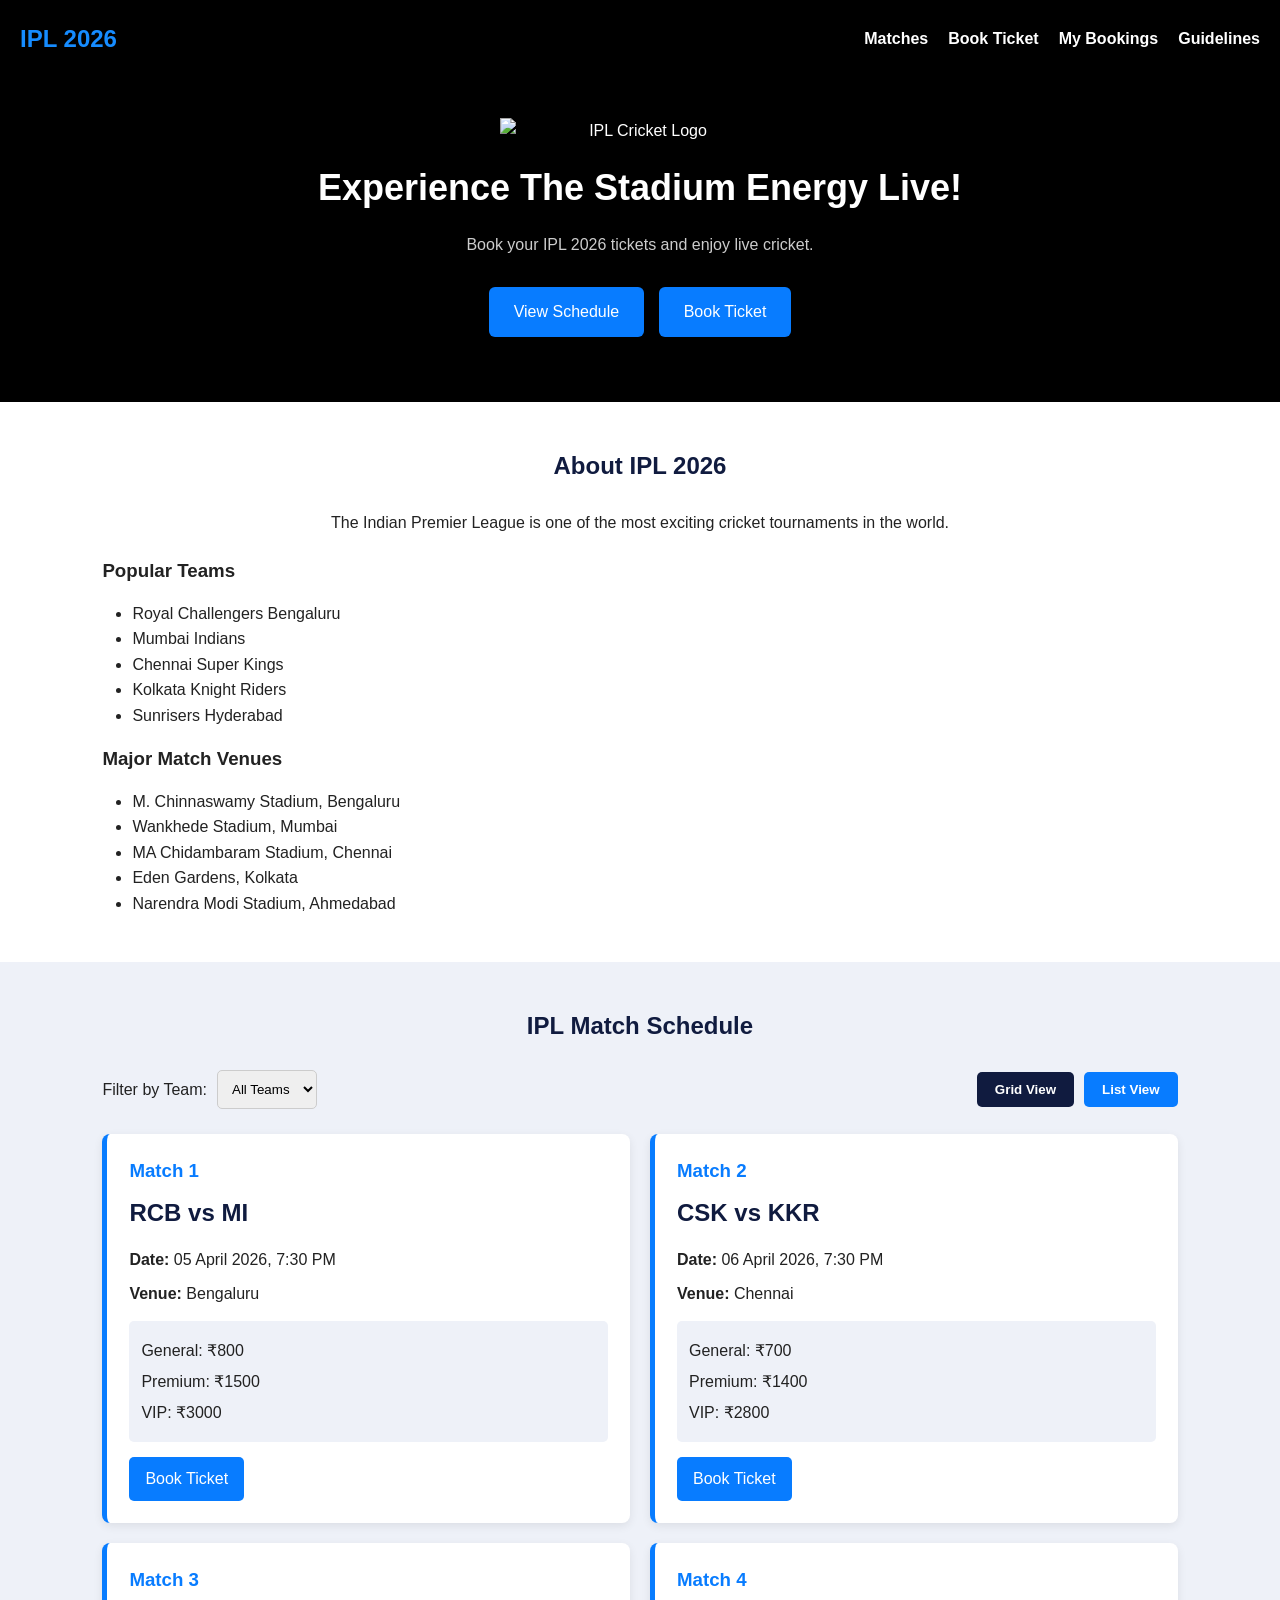
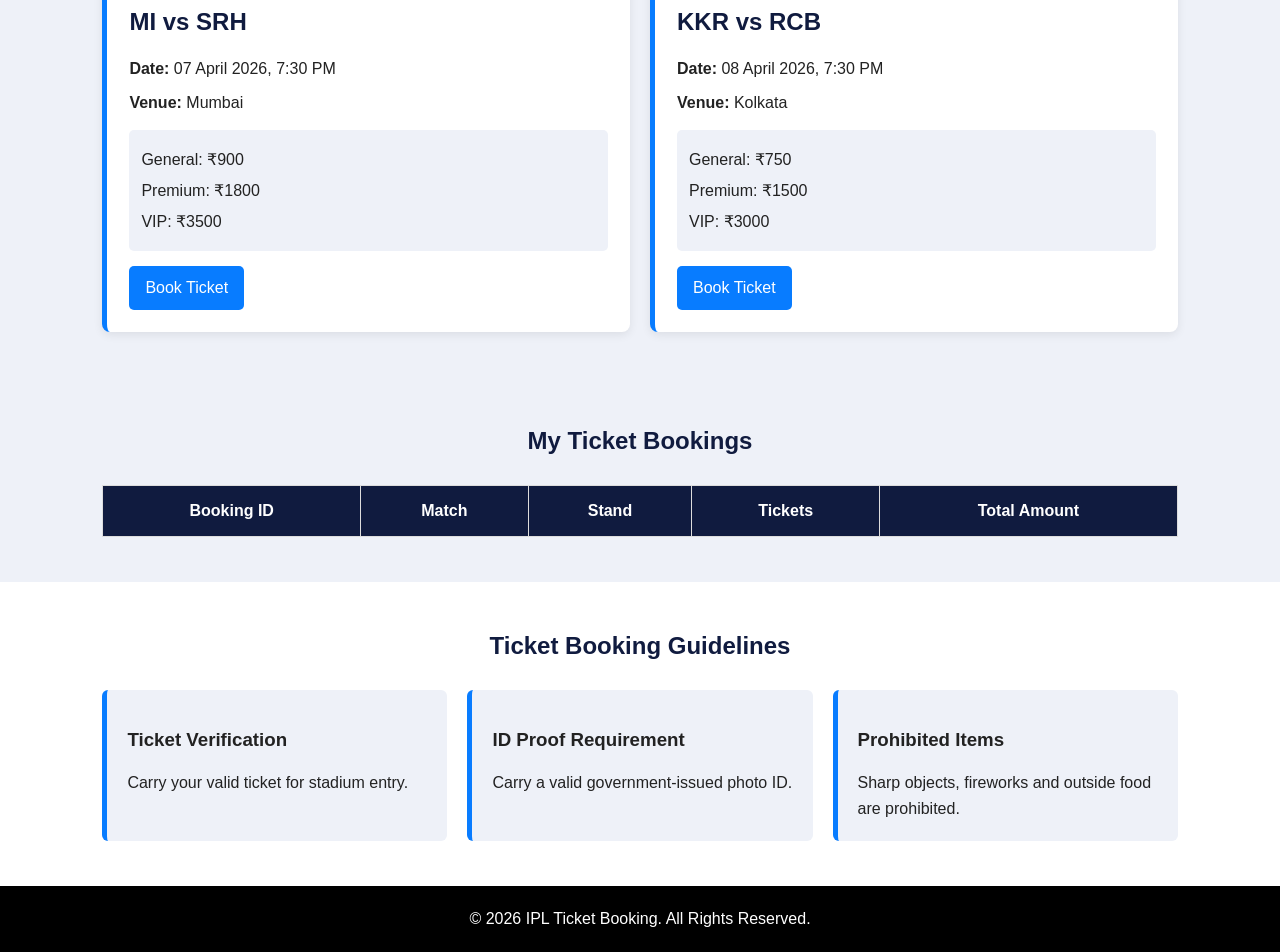
==== commit 659d8f69: "Organize projects into folders" ====
--- a/Activity-1-IPL-Ticket-Booking/index.html
+++ b/Activity-1-IPL-Ticket-Booking/index.html
@@ -6,7 +6,7 @@
     <meta charset="UTF-8">
     <meta name="viewport" content="width=device-width, initial-scale=1.0">
     <title>IPL Ticket Booking</title>
-    <link rel="stylesheet" href="style.css">
+    <link rel="stylesheet" href="CSS/style.css">
 </head>
 
 <body>
@@ -262,8 +262,7 @@
         <p>&copy; 2026 IPL Ticket Booking. All Rights Reserved.</p>
     </footer>
 
-    <script src="script.js"></script>
-    <script src="app.js"></script>
-
+    <script src="js/script.js"></script>
+    <script src="js/app.js"></script>
 </body>
 </html>
--- a/Activity-1-IPL-Ticket-Booking/CSS/style.css
+++ b/Activity-1-IPL-Ticket-Booking/CSS/style.css
@@ -0,0 +1,661 @@
+
+/* ========================================
+   BASIC STYLING
+======================================== */
+
+* {
+    margin: 0;
+    padding: 0;
+    box-sizing: border-box;
+}
+
+html {
+    scroll-behavior: smooth;
+}
+
+body {
+    font-family: Arial, sans-serif;
+    background-color: #f4f4f4;
+    color: #222;
+    line-height: 1.6;
+}
+
+
+/* ========================================
+   NAVIGATION - FLEXBOX
+======================================== */
+
+header {
+    background-color: black;
+    color: white;
+    padding: 20px;
+}
+
+nav {
+    display: flex;
+    justify-content: space-between;
+    align-items: center;
+    flex-wrap: wrap;
+}
+
+nav h2 {
+    color: #168cff;
+}
+
+nav ul {
+    display: flex;
+    list-style: none;
+    gap: 20px;
+    align-items: center;
+}
+
+nav a {
+    color: white;
+    text-decoration: none;
+    font-weight: bold;
+}
+
+nav a:hover {
+    color: #168cff;
+}
+
+.menu-toggle {
+    display: none;
+    background-color: #087cff;
+    color: white;
+    border: none;
+    padding: 8px 12px;
+    border-radius: 5px;
+    font-size: 22px;
+    cursor: pointer;
+}
+
+
+/* ========================================
+   HERO SECTION
+======================================== */
+
+#home {
+    background-color: black;
+    color: white;
+    text-align: center;
+    padding: 40px 20px 60px;
+}
+
+.hero-logo {
+    width: 280px;
+    max-width: 90%;
+    height: auto;
+    display: block;
+    margin: 0 auto 15px;
+}
+
+#home h1 {
+    font-size: 36px;
+    margin-bottom: 15px;
+}
+
+#home p {
+    margin-bottom: 25px;
+    color: #ccc;
+}
+
+.btn {
+    display: inline-block;
+    background-color: #087cff;
+    color: white;
+    text-decoration: none;
+    padding: 12px 25px;
+    margin: 5px;
+    border-radius: 6px;
+}
+
+.btn:hover {
+    background-color: #0053ad;
+}
+
+
+/* ========================================
+   COMMON SECTIONS
+======================================== */
+
+section {
+    padding: 45px 8%;
+}
+
+section h2 {
+    text-align: center;
+    color: #101b3f;
+    margin-bottom: 25px;
+}
+
+section h3 {
+    margin: 15px 0;
+}
+
+
+/* ========================================
+   ABOUT SECTION
+======================================== */
+
+#about {
+    background-color: white;
+}
+
+#about p {
+    text-align: center;
+    margin-bottom: 20px;
+}
+
+#about ul {
+    margin-left: 30px;
+}
+
+
+/* ========================================
+   MATCH SCHEDULE
+======================================== */
+
+#matches {
+    background-color: #eef1f8;
+}
+
+.match-controls {
+    display: flex;
+    justify-content: space-between;
+    align-items: center;
+    flex-wrap: wrap;
+    gap: 15px;
+    margin-bottom: 25px;
+}
+
+.filter-control {
+    display: flex;
+    align-items: center;
+    gap: 10px;
+    flex-wrap: wrap;
+}
+
+#teamFilter {
+    padding: 10px;
+    border: 1px solid #ccc;
+    border-radius: 5px;
+}
+
+.view-buttons {
+    display: flex;
+    gap: 10px;
+}
+
+.view-buttons button {
+    background-color: #087cff;
+    color: white;
+    border: none;
+    padding: 10px 18px;
+    border-radius: 5px;
+    cursor: pointer;
+    font-weight: bold;
+}
+
+.view-buttons button:hover,
+.view-buttons button.active-view {
+    background-color: #101b3f;
+}
+
+
+/* ========================================
+   MATCH CARDS - CSS GRID
+======================================== */
+
+.match-grid {
+    display: grid;
+    grid-template-columns: repeat(2, minmax(0, 1fr));
+    gap: 20px;
+}
+
+.match-card {
+    background-color: white;
+    padding: 22px;
+    border-radius: 8px;
+    border-left: 5px solid #087cff;
+    box-shadow: 0 3px 10px rgba(0, 0, 0, 0.08);
+}
+
+.match-card h3 {
+    color: #087cff;
+    margin: 0 0 8px;
+}
+
+.match-card h2 {
+    color: #101b3f;
+    text-align: left;
+    margin-bottom: 15px;
+}
+
+.match-card p {
+    margin-bottom: 8px;
+}
+
+.ticket-prices {
+    margin-top: 15px;
+    padding: 12px;
+    background-color: #eef1f8;
+    border-radius: 5px;
+}
+
+.ticket-prices p {
+    margin: 5px 0;
+}
+
+.card-book-btn {
+    display: inline-block;
+    background-color: #087cff;
+    color: white;
+    text-decoration: none;
+    padding: 9px 16px;
+    border-radius: 5px;
+    margin-top: 15px;
+}
+
+.card-book-btn:hover {
+    background-color: #0053ad;
+}
+
+/* List View */
+
+.match-grid.list-view {
+    grid-template-columns: 1fr;
+}
+
+.match-grid.list-view .match-card {
+    display: grid;
+    grid-template-columns: 1fr 1fr 1fr;
+    align-items: center;
+    gap: 10px 20px;
+}
+
+.match-grid.list-view .match-card h3,
+.match-grid.list-view .match-card h2 {
+    margin: 0;
+}
+
+.match-grid.list-view .ticket-prices {
+    grid-column: 1 / 3;
+    display: flex;
+    flex-wrap: wrap;
+    gap: 15px;
+}
+
+.match-grid.list-view .card-book-btn {
+    justify-self: end;
+    margin: 0;
+}
+
+#noMatches {
+    text-align: center;
+    padding: 20px;
+    font-weight: bold;
+}
+
+
+/* ========================================
+   MY BOOKINGS TABLE
+======================================== */
+
+#mybookings {
+    background-color: #eef1f8;
+}
+
+.table-container {
+    width: 100%;
+    overflow-x: auto;
+}
+
+table {
+    width: 100%;
+    min-width: 700px;
+    border-collapse: collapse;
+    background-color: white;
+}
+
+th,
+td {
+    border: 1px solid #ddd;
+    padding: 12px;
+    text-align: center;
+}
+
+th {
+    background-color: #101b3f;
+    color: white;
+}
+
+tr:nth-child(even) {
+    background-color: #eee;
+}
+
+
+/* ========================================
+   BOOKING PAGE
+======================================== */
+
+#bookingPage {
+    background-color: white;
+    min-height: 75vh;
+}
+
+#bookingPage h1 {
+    text-align: center;
+    color: #101b3f;
+    margin-bottom: 30px;
+}
+
+.booking-container {
+    display: flex;
+    gap: 25px;
+    flex-wrap: wrap;
+    align-items: flex-start;
+    max-width: 1100px;
+    margin: auto;
+}
+
+
+/* ========================================
+   BOOKING FORM
+======================================== */
+
+form {
+    flex: 2;
+    min-width: 280px;
+    background-color: #f4f6fa;
+    padding: 25px;
+    border-radius: 8px;
+}
+
+form label {
+    display: block;
+    margin-bottom: 5px;
+    font-weight: bold;
+}
+
+form input:not([type="radio"]),
+form select {
+    width: 100%;
+    padding: 10px;
+    margin-bottom: 15px;
+    border: 1px solid #ccc;
+    border-radius: 5px;
+    font-size: 15px;
+}
+
+form input:focus,
+form select:focus {
+    outline: none;
+    border-color: #087cff;
+}
+
+form button {
+    background-color: #087cff;
+    color: white;
+    padding: 12px 20px;
+    border: none;
+    border-radius: 5px;
+    cursor: pointer;
+    margin: 5px 5px 5px 0;
+}
+
+form button:hover {
+    background-color: #0053ad;
+}
+
+.reset-btn {
+    background-color: #555;
+}
+
+.reset-btn:hover {
+    background-color: #333;
+}
+
+
+/* ========================================
+   FOOD PREFERENCE
+======================================== */
+
+.food-heading {
+    font-weight: bold;
+    margin-bottom: 8px;
+}
+
+.radio-group {
+    display: flex;
+    gap: 20px;
+    flex-wrap: wrap;
+    margin-bottom: 20px;
+}
+
+.radio-group label {
+    display: flex;
+    align-items: center;
+    gap: 6px;
+    font-weight: normal;
+}
+
+.radio-group input[type="radio"] {
+    width: auto;
+    margin: 0;
+}
+
+
+/* ========================================
+   BOOKING SUMMARY CARD
+======================================== */
+
+.summary-card {
+    flex: 1;
+    min-width: 230px;
+    background-color: #101b3f;
+    color: white;
+    padding: 25px;
+    border-radius: 8px;
+}
+
+.summary-card h2 {
+    color: #4da3ff;
+    margin-bottom: 20px;
+}
+
+.summary-card h3 {
+    color: #4da3ff;
+    margin-top: 15px;
+}
+
+.summary-card p {
+    margin-bottom: 15px;
+    overflow-wrap: anywhere;
+}
+
+.summary-card hr {
+    border: 1px solid #526080;
+    margin: 15px 0;
+}
+
+
+/* ========================================
+   GUIDELINES - CSS GRID
+======================================== */
+
+#guidelines {
+    background-color: white;
+}
+
+.guidelines-container {
+    display: grid;
+    grid-template-columns: repeat(3, minmax(0, 1fr));
+    gap: 20px;
+}
+
+.guideline-card {
+    padding: 20px;
+    background-color: #eef1f8;
+    border-left: 5px solid #087cff;
+    border-radius: 6px;
+}
+
+
+/* ========================================
+   FOOTER
+======================================== */
+
+footer {
+    background-color: black;
+    color: white;
+    text-align: center;
+    padding: 20px;
+}
+
+
+/* ========================================
+   TOAST NOTIFICATION
+======================================== */
+
+.toast {
+    position: fixed;
+    bottom: 20px;
+    right: 20px;
+    background-color: #1e3a8a;
+    color: white;
+    padding: 15px 25px;
+    border-radius: 5px;
+    z-index: 1000;
+    box-shadow: 0 4px 10px rgba(0, 0, 0, 0.2);
+    animation: toastAnimation 0.3s ease;
+}
+
+@keyframes toastAnimation {
+    from {
+        opacity: 0;
+        transform: translateY(15px);
+    }
+
+    to {
+        opacity: 1;
+        transform: translateY(0);
+    }
+}
+
+
+/* ========================================
+   TABLET RESPONSIVE DESIGN
+======================================== */
+
+@media (max-width: 900px) {
+
+    .match-grid {
+        grid-template-columns: 1fr 1fr;
+    }
+
+    section {
+        padding: 35px 5%;
+    }
+
+}
+
+
+/* ========================================
+   MOBILE RESPONSIVE DESIGN
+======================================== */
+
+@media (max-width: 600px) {
+
+    header {
+        padding: 15px 20px;
+    }
+
+    nav {
+        flex-direction: row;
+        justify-content: space-between;
+        gap: 10px;
+    }
+
+    .menu-toggle {
+        display: block;
+    }
+
+    nav ul {
+        display: none;
+        width: 100%;
+        flex-direction: column;
+        align-items: flex-start;
+        gap: 15px;
+        padding-top: 15px;
+    }
+
+    nav ul.open {
+        display: flex;
+    }
+
+    #home h1 {
+        font-size: 26px;
+    }
+
+    .match-grid {
+        grid-template-columns: 1fr;
+    }
+
+    .match-grid.list-view .match-card {
+        display: flex;
+        flex-direction: column;
+        align-items: flex-start;
+    }
+
+    .match-grid.list-view .ticket-prices {
+        display: block;
+        width: 100%;
+    }
+
+    .match-grid.list-view .card-book-btn {
+        align-self: flex-start;
+    }
+
+    .match-controls {
+        align-items: flex-start;
+        flex-direction: column;
+    }
+
+    .filter-control {
+        align-items: flex-start;
+        flex-direction: column;
+    }
+
+    .view-buttons {
+        width: 100%;
+    }
+
+    .view-buttons button {
+        flex: 1;
+    }
+
+    .booking-container {
+        flex-direction: column;
+    }
+
+    form,
+    .summary-card {
+        width: 100%;
+    }
+
+    .guidelines-container {
+        grid-template-columns: 1fr;
+    }
+
+    section {
+        padding: 30px 5%;
+    }
+
+    .toast {
+        left: 15px;
+        right: 15px;
+        text-align: center;
+    }
+
+}
